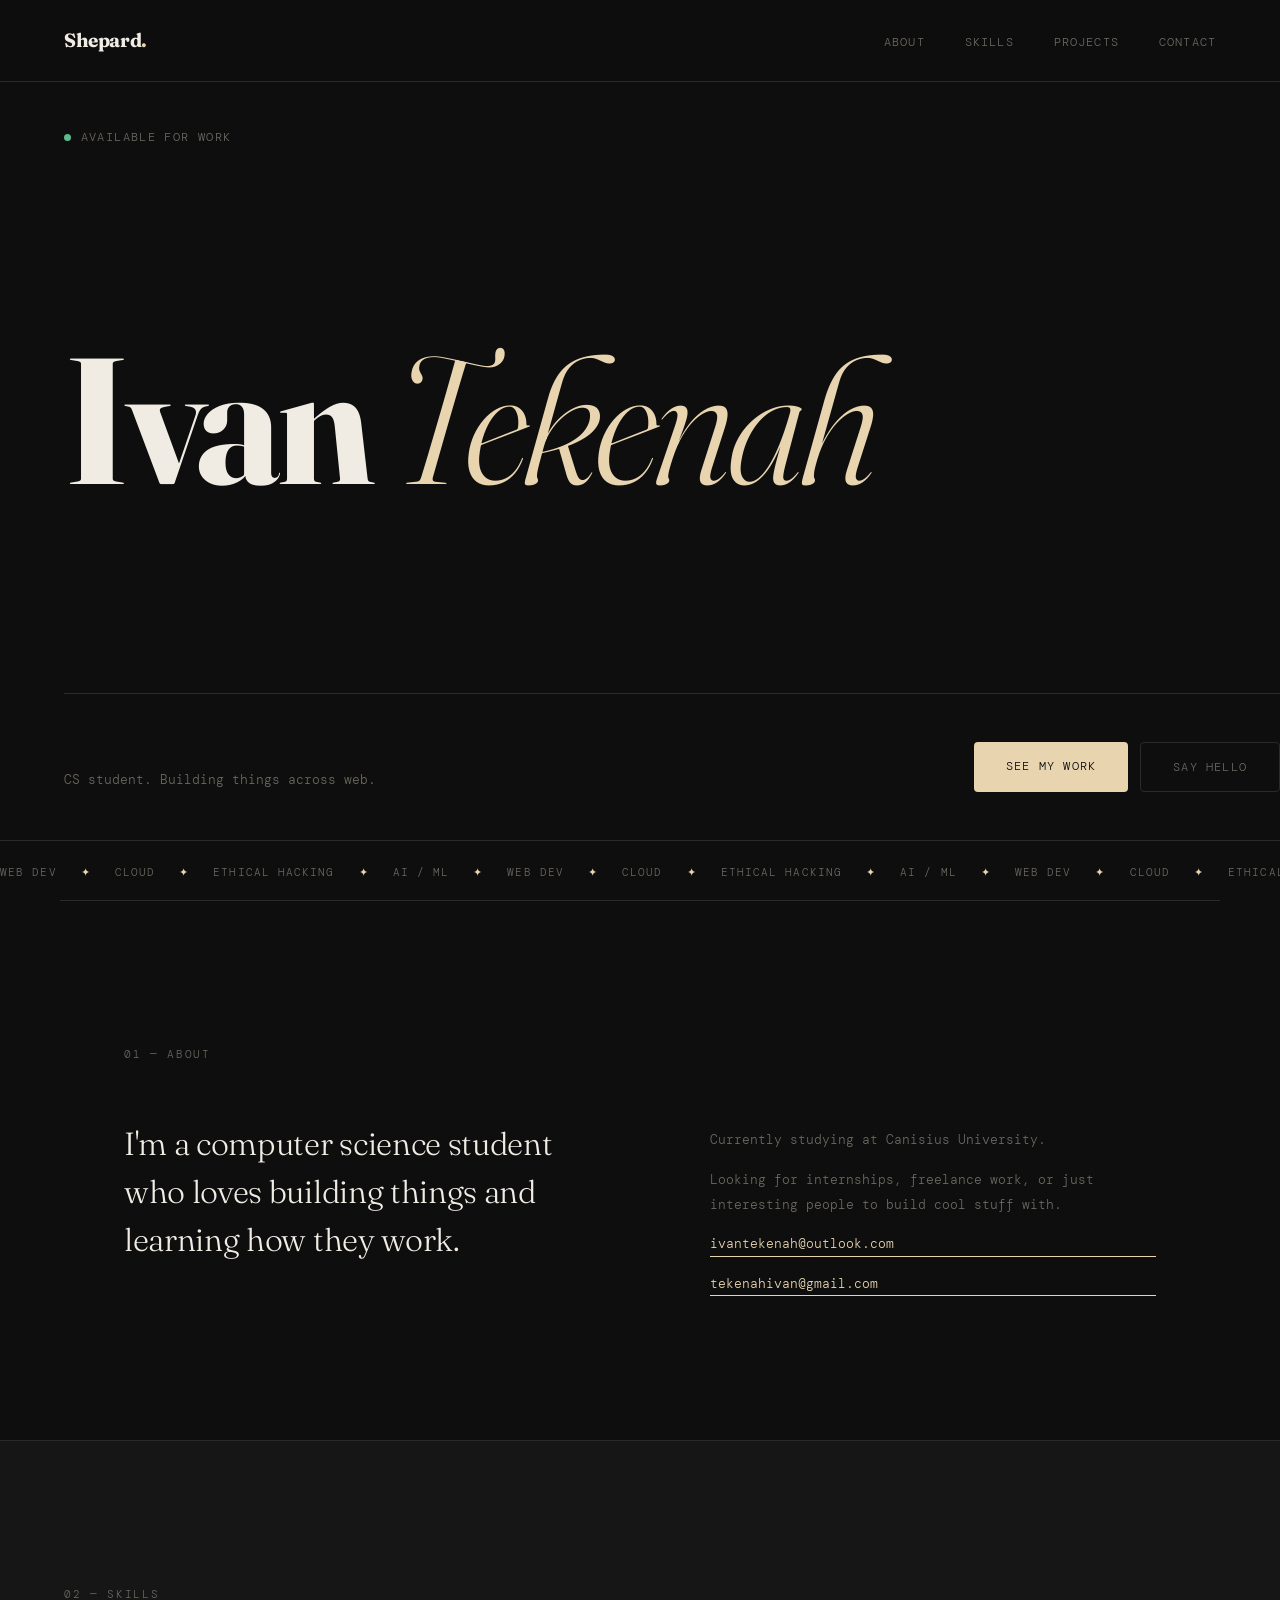
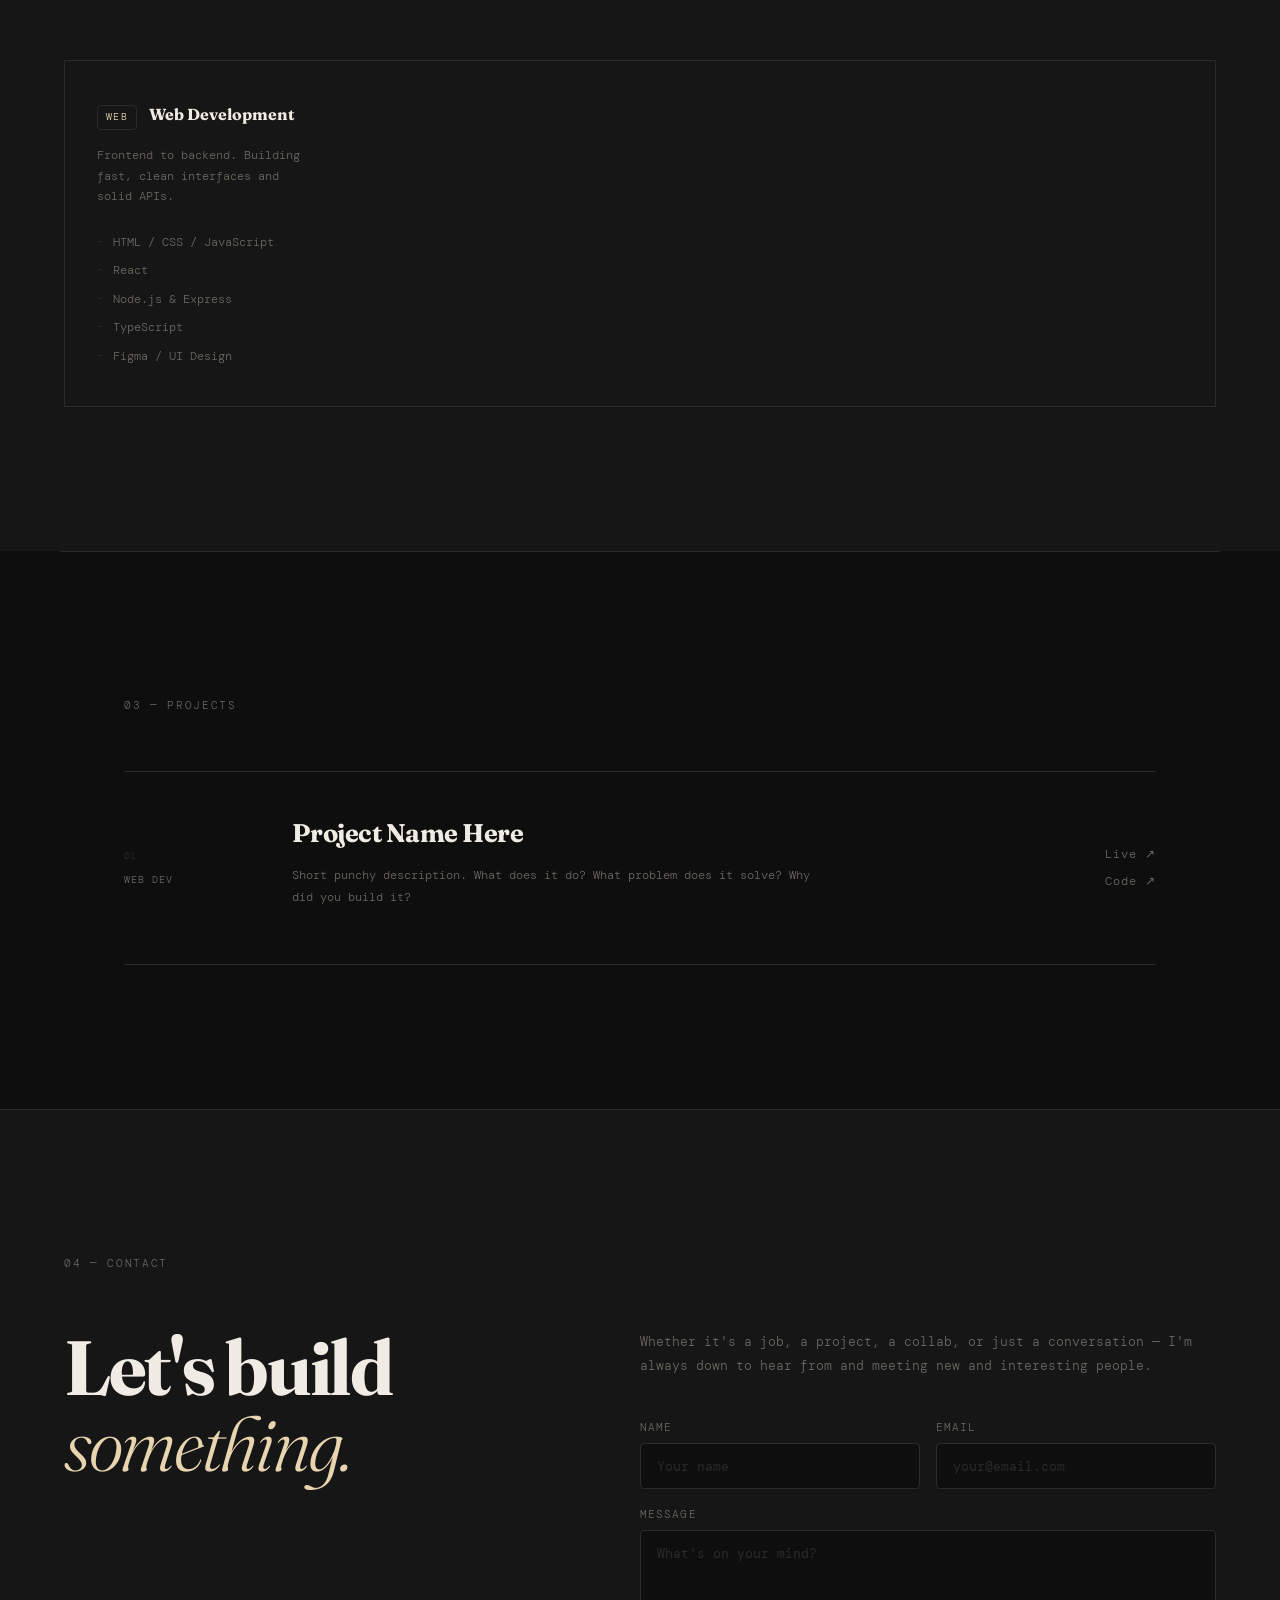
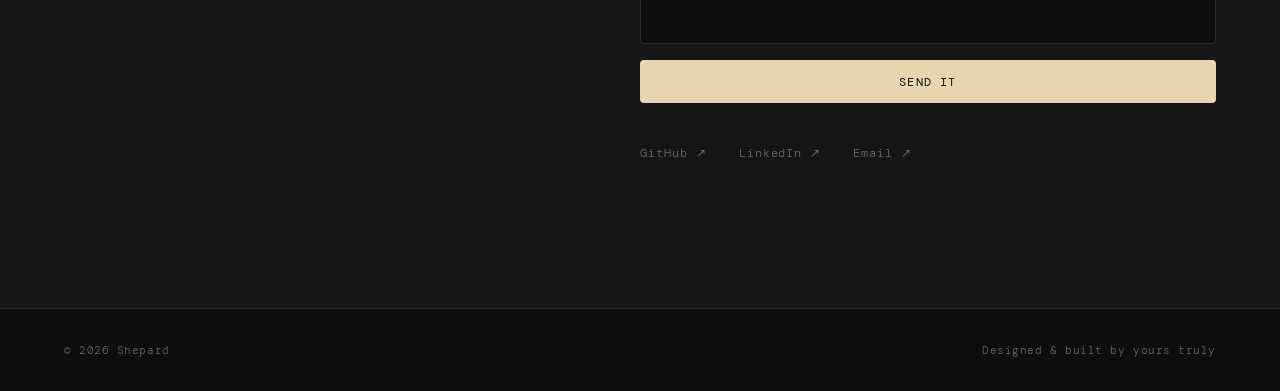
==== index.html @ 7fa67637 "fix file names" ====
<!DOCTYPE html>
<html lang="en">
<head>
  <meta charset="UTF-8" />
  <meta name="viewport" content="width=device-width, initial-scale=1.0" />
  <title>Your Name — Portfolio</title>
  <link rel="preconnect" href="https://fonts.googleapis.com" />
  <link href="https://fonts.googleapis.com/css2?family=DM+Mono:ital,wght@0,400;0,500;1,400&family=Fraunces:ital,opsz,wght@0,9..144,300;0,9..144,700;1,9..144,300;1,9..144,700&display=swap" rel="stylesheet" />
  <link rel="stylesheet" href="style.css" />
</head>
<body>

  <!-- ======= NAV ======= -->
  <nav class="nav">
    <a href="#" class="nav-logo">Shepard<span>.</span></a>
    <ul class="nav-links">
      <li><a href="#about">About</a></li>
      <li><a href="#skills">Skills</a></li>
      <li><a href="#projects">Projects</a></li>
      <li><a href="#contact">Contact</a></li>
    </ul>
  </nav>

  <!-- ======= HERO ======= -->
  <section class="hero" id="home">
    <div class="hero-eyebrow">
      <span class="status-dot"></span>
      Available for work
    </div>

    <h1 class="hero-heading">
      <span class="hero-line">Ivan</span>
      <span class="hero-line italic">Tekenah</span>
    </h1>

    <div class="hero-footer">
      <p class="hero-desc">
        CS student. Building things across web.
        
      </p>
      <div class="hero-cta">
        <a href="#projects" class="btn-primary">See my work</a>
        <a href="#contact" class="btn-ghost">Say hello</a>
      </div>
    </div>

    <div class="hero-ticker" aria-hidden="true">
      <div class="ticker-track">
        <span>Web Dev</span><span class="sep">✦</span>
        <span>Cloud</span><span class="sep">✦</span>
        <span>Ethical Hacking</span><span class="sep">✦</span>
        <span>AI / ML</span><span class="sep">✦</span>
        <span>Web Dev</span><span class="sep">✦</span>
        <span>Cloud</span><span class="sep">✦</span>
        <span>Ethical Hacking</span><span class="sep">✦</span>
        <span>AI / ML</span><span class="sep">✦</span>
        <span>Web Dev</span><span class="sep">✦</span>
        <span>Cloud</span><span class="sep">✦</span>
        <span>Ethical Hacking</span><span class="sep">✦</span>
        <span>AI / ML</span><span class="sep">✦</span>
      </div>
    </div>
  </section>

  <!-- ======= ABOUT ======= -->
  <section class="about section" id="about">
    <div class="about-label section-label">01 — About</div>
    <div class="about-body">
      <p class="about-big">
        I'm a computer science student who loves building things and learning how they work.
        <!-- obsessed with how things work under the hood —
        from the front-end pixels users see, to the cloud infra holding it up,
        to the vulnerabilities no one's supposed to find. -->
        
      </p>
      <div class="about-detail">
        <p>
          Currently studying at Canisius University.
          <!-- When I'm not coding I'm doing CTF challenges, messing with Linux,
          or going down research rabbit holes on AI. -->
          <!-- EDIT: personalise this -->
        </p>
        <p>
          Looking for internships, freelance work, or just interesting
          people to build cool stuff with.
        </p>
        <a href="mailto:ivantekenah@outlook.com" class="inline-link">ivantekenah@outlook.com</a>  <a href="mailto:tekenahivan@gmail.com" class="inline-link">tekenahivan@gmail.com</a>
        
      </div>
    </div>
  </section>

  <!-- ======= SKILLS ======= -->
  <section class="skills section" id="skills">
    <div class="section-label">02 — Skills</div>
    <div class="skills-grid">

      <div class="skill-card">
        <div class="skill-card-header">
          <span class="skill-area">Web</span>
          <h3 class="skill-title">Web Development</h3>
        </div>
        <p class="skill-desc">Frontend to backend. Building fast, clean interfaces and solid APIs.</p>
        <ul class="skill-list">
          <!-- EDIT: only list things you've actually used -->
          <li>HTML / CSS / JavaScript</li>
          <li>React</li>
          <li>Node.js &amp; Express</li>
          <li>TypeScript</li>
          <li>Figma / UI Design</li>
        </ul>
      </div>

      <!-- <div class="skill-card">
        <div class="skill-card-header">
          <span class="skill-area">Cloud</span>
          <h3 class="skill-title">Cloud &amp; DevOps</h3>
        </div>
        <p class="skill-desc">Deploying and managing things that don't fall over.</p>
        <ul class="skill-list">
          <li>AWS (EC2, S3, Lambda)</li>
          <li>Docker &amp; Containers</li>
          <li>Linux / Bash</li>
          <li>Git &amp; GitHub Actions</li>
          <li>CI/CD Pipelines</li>
        </ul>
      </div> -->

      <!-- <div class="skill-card">
        <div class="skill-card-header">
          <span class="skill-area">Sec</span>
          <h3 class="skill-title">Ethical Hacking</h3>
        </div>
        <p class="skill-desc">Learning how systems break so I can build them better.</p>
        <ul class="skill-list">
          <li>Network Fundamentals</li>
          <li>Kali Linux</li>
          <li>OWASP Top 10</li>
          <li>CTF Competitions</li>
          <li>Vulnerability Assessment</li>
        </ul>
      </div> -->

      <!-- <div class="skill-card">
        <div class="skill-card-header">
          <span class="skill-area">AI</span>
          <h3 class="skill-title">AI &amp; Machine Learning</h3>
        </div>
        <p class="skill-desc">Exploring intelligent systems and what they can actually do.</p>
        <ul class="skill-list">
          <li>Python</li>
          <li>TensorFlow / Keras</li>
          <li>Scikit-learn</li>
          <li>Data Analysis (Pandas)</li>
          <li>API Integration</li>
        </ul>
      </div> -->

    </div>
  </section>

  <!-- ======= PROJECTS ======= -->
  <section class="projects section" id="projects">
    <div class="section-label">03 — Projects</div>
    <div class="projects-list">

      <!-- EDIT: one article block per project. copy/paste to add more -->
      <article class="project-item">
        <div class="project-meta">
          <span class="project-num">01</span>
          <span class="project-type">Web Dev</span>
        </div>
        <div class="project-content">
          <h3 class="project-title">Project Name Here</h3>
          <p class="project-desc">
            Short punchy description. What does it do? What problem does it solve?
            Why did you build it?
          </p>
          <!-- <div class="project-stack">
            <span>React</span><span>Node.js</span><span>MongoDB</span>
          </div> -->
        </div>
        <div class="project-links">
          <a href="#" class="project-link" target="_blank">Live ↗</a>
          <a href="#" class="project-link" target="_blank">Code ↗</a>
        </div>
      </article>

      <!-- <article class="project-item">
        <div class="project-meta">
          <span class="project-num">02</span>
          <span class="project-type">Security</span>
        </div>
        <div class="project-content">
          <h3 class="project-title">Security Tool / CTF Write-up</h3>
          <p class="project-desc">
            A cybersecurity project or CTF challenge you completed.
            CTF write-ups are great here — shows you can think like an attacker.
          </p>
          <div class="project-stack">
            <span>Python</span><span>Kali Linux</span><span>Networking</span>
          </div>
        </div>
        <div class="project-links">
          <a href="#" class="project-link" target="_blank">Write-up ↗</a>
          <a href="#" class="project-link" target="_blank">Code ↗</a>
        </div>
      </article> -->

      <!-- <article class="project-item">
        <div class="project-meta">
          <span class="project-num">03</span>
          <span class="project-type">AI / ML</span>
        </div>
        <div class="project-content">
          <h3 class="project-title">AI-Powered Project</h3>
          <p class="project-desc">
            An ML model, chatbot, or classifier you built or experimented with.
            Even academic projects count — show your thinking.
          </p>
          <div class="project-stack">
            <span>Python</span><span>TensorFlow</span><span>Flask</span>
          </div>
        </div>
        <div class="project-links">
          <a href="#" class="project-link" target="_blank">Demo ↗</a>
          <a href="#" class="project-link" target="_blank">Code ↗</a>
        </div>
      </article> -->

      <!-- <article class="project-item">
        <div class="project-meta">
          <span class="project-num">04</span>
          <span class="project-type">Cloud</span>
        </div>
        <div class="project-content">
          <h3 class="project-title">Cloud Infrastructure Project</h3>
          <p class="project-desc">
            Something you actually deployed. Even a simple app on AWS counts —
            it shows you've touched real infrastructure, not just localhost.
          </p>
          <div class="project-stack">
            <span>AWS</span><span>Docker</span><span>Linux</span>
          </div>
        </div>
        <div class="project-links">
          <a href="#" class="project-link" target="_blank">Live ↗</a>
          <a href="#" class="project-link" target="_blank">Code ↗</a>
        </div>
      </article> -->

    </div>
  </section>

  <!-- ======= CONTACT ======= -->
  <section class="contact section" id="contact">
    <div class="section-label">04 — Contact</div>
    <div class="contact-body">
      <h2 class="contact-heading">
        Let's build<br/><em>something.</em>
      </h2>
      <div class="contact-right">
        <p class="contact-sub">
          Whether it's a job, a project, a collab, or just a conversation —
          I'm always down to hear from and meeting new and interesting people.
         
        </p>
        <form class="contact-form" action:"https://formspree.io/f/mzdjqgdb" method="POST">
          <div class="form-row">
            <div class="form-field">
              <label for="fname">Name</label>
              <input type="text" id="fname" placeholder="Your name" required />
            </div>
            <div class="form-field">
              <label for="femail">Email</label>
              <input type="email" id="femail" placeholder="your@email.com" required />
            </div>
          </div>
          <div class="form-field">
            <label for="fmessage">Message</label>
            <textarea id="fmessage" rows="5" placeholder="What's on your mind?" required></textarea>
          </div>
          <button type="submit" class="btn-primary" id="submitBtn">Send it</button>
          <p class="form-success" id="formSuccess">✓ Sent! I'll get back to you soon.</p>
        </form>
        <div class="contact-links">
          <!-- EDIT: your actual social links -->
          <a href="https://github.com/IvanTeks" target="_blank">GitHub ↗</a>
          <a href="https://www.linkedin.com/in/ivan-tekenah-a6700a35b/ " target="_blank">LinkedIn ↗</a>
          <a href="mailto:ivantekenah@outlook.com">Email ↗</a>
        </div>
      </div>
    </div>
  </section>

  <!-- ======= FOOTER ======= -->
  <footer class="footer">
    <span>© 2026 Shepard</span>
    
    <span>Designed &amp; built by yours truly</span>
  </footer>

  <script src="script.js"></script>
</body>
</html>
---- style.css ----
/* =============================================
   PORTFOLIO — style.css
   Fonts: Fraunces (display) + DM Mono (labels/code)
   
   HOW TO EDIT:
   - Colors live in :root — change them once, updates everywhere
   - Section padding: search "padding:" in each section block
   - Font sizes: look for clamp() calls for responsive type
   ============================================= */

/* ---- TOKENS ---- */
:root {
  --bg:        #0e0e0e;
  --surface:   #161616;
  --border:    #2a2a2a;
  --text:      #f0ece4;
  --muted:     #6b6760;
  --accent:    #e8d5b0;   /* warm cream — swap this to change the whole vibe */
  --pop:       #c9a96e;   /* deeper gold for hover states */
  --danger:    #e07070;   /* used for security/hacking accent */

  --font-display: 'Fraunces', Georgia, serif;
  --font-mono:    'DM Mono', 'Courier New', monospace;

  --radius-sm: 4px;
  --radius-md: 8px;

  --max-w: 1160px;
  --section-gap: 9rem;
}

/* ---- RESET ---- */
*, *::before, *::after {
  box-sizing: border-box;
  margin: 0;
  padding: 0;
}

html {
  scroll-behavior: smooth;
  font-size: 16px;
}

body {
  background-color: var(--bg);
  color: var(--text);
  font-family: var(--font-display);
  font-size: 1rem;
  line-height: 1.7;
  font-weight: 300;
  overflow-x: hidden;
}

img, video { display: block; max-width: 100%; }

a { color: inherit; }

ul { list-style: none; }

/* ---- SHARED UTILITIES ---- */
.section {
  padding: var(--section-gap) 4rem;
  max-width: var(--max-w);
  margin: 0 auto;
}

.section-label {
  font-family: var(--font-mono);
  font-size: 0.7rem;
  letter-spacing: 0.15em;
  text-transform: uppercase;
  color: var(--muted);
  margin-bottom: 3.5rem;
}

.inline-link {
  font-family: var(--font-mono);
  font-size: 0.8rem;
  color: var(--accent);
  text-decoration: none;
  border-bottom: 1px solid currentColor;
  padding-bottom: 1px;
  transition: color 0.2s;
}
.inline-link:hover { color: var(--pop); }

/* ---- BUTTONS ---- */
.btn-primary {
  display: inline-block;
  font-family: var(--font-mono);
  font-size: 0.75rem;
  letter-spacing: 0.1em;
  text-transform: uppercase;
  text-decoration: none;
  padding: 0.85rem 2rem;
  background: var(--accent);
  color: var(--bg);
  border: none;
  border-radius: var(--radius-sm);
  cursor: pointer;
  transition: background 0.2s, transform 0.15s;
}
.btn-primary:hover {
  background: var(--pop);
  transform: translateY(-2px);
}
.btn-primary:active { transform: translateY(0); }

.btn-ghost {
  display: inline-block;
  font-family: var(--font-mono);
  font-size: 0.75rem;
  letter-spacing: 0.1em;
  text-transform: uppercase;
  text-decoration: none;
  padding: 0.85rem 2rem;
  background: transparent;
  color: var(--muted);
  border: 1px solid var(--border);
  border-radius: var(--radius-sm);
  transition: color 0.2s, border-color 0.2s;
}
.btn-ghost:hover {
  color: var(--text);
  border-color: var(--muted);
}

/* =============================================
   NAV
   ============================================= */
.nav {
  position: fixed;
  top: 0; left: 0; right: 0;
  z-index: 100;
  display: flex;
  align-items: center;
  justify-content: space-between;
  padding: 1.5rem 4rem;
  background: rgba(14, 14, 14, 0.9);
  backdrop-filter: blur(10px);
  border-bottom: 1px solid var(--border);
}

.nav-logo {
  font-family: var(--font-display);
  font-size: 1.2rem;
  font-weight: 700;
  text-decoration: none;
  color: var(--text);
  letter-spacing: -0.02em;
}
.nav-logo span { color: var(--accent); }

.nav-links {
  display: flex;
  gap: 2.5rem;
}
.nav-links a {
  font-family: var(--font-mono);
  font-size: 0.72rem;
  letter-spacing: 0.1em;
  text-transform: uppercase;
  text-decoration: none;
  color: var(--muted);
  transition: color 0.2s;
}
.nav-links a:hover { color: var(--text); }

/* =============================================
   HERO
   ============================================= */
.hero {
  min-height: 100vh;
  display: grid;
  grid-template-rows: auto 1fr auto auto;
  padding: 8rem 4rem 0;
  position: relative;
  overflow: hidden;
}

.hero-eyebrow {
  font-family: var(--font-mono);
  font-size: 0.72rem;
  letter-spacing: 0.12em;
  color: var(--muted);
  text-transform: uppercase;
  display: flex;
  align-items: center;
  gap: 0.6rem;
  margin-bottom: 2rem;
}

.status-dot {
  display: inline-block;
  width: 7px;
  height: 7px;
  border-radius: 50%;
  background: #5cba8e;
  animation: blink 2.5s ease-in-out infinite;
}
@keyframes blink {
  0%, 100% { opacity: 1; }
  50%       { opacity: 0.2; }
}

.hero-heading {
  font-family: var(--font-display);
  font-size: clamp(5rem, 14vw, 12rem);
  font-weight: 700;
  line-height: 0.92;
  letter-spacing: -0.03em;
  color: var(--text);
  align-self: center;
}
.hero-heading .italic {
  font-style: italic;
  font-weight: 300;
  color: var(--accent);
}

.hero-footer {
  display: flex;
  align-items: flex-end;
  justify-content: space-between;
  gap: 3rem;
  padding: 3rem 0;
  border-top: 1px solid var(--border);
  margin-top: 2rem;
}

.hero-desc {
  font-family: var(--font-mono);
  font-size: 0.82rem;
  color: var(--muted);
  max-width: 340px;
  line-height: 1.8;
}

.hero-cta {
  display: flex;
  gap: 0.75rem;
  flex-shrink: 0;
}

/* Scrolling ticker */
.hero-ticker {
  width: 100vw;
  margin-left: -4rem;
  overflow: hidden;
  border-top: 1px solid var(--border);
  padding: 1rem 0;
  white-space: nowrap;
}
.ticker-track {
  display: inline-flex;
  gap: 1.5rem;
  animation: ticker 18s linear infinite;
}
.ticker-track span {
  font-family: var(--font-mono);
  font-size: 0.68rem;
  letter-spacing: 0.1em;
  text-transform: uppercase;
  color: var(--muted);
}
.ticker-track .sep { color: var(--accent); }

@keyframes ticker {
  0%   { transform: translateX(0); }
  100% { transform: translateX(-50%); }
}

/* =============================================
   ABOUT
   ============================================= */
.about {
  border-top: 1px solid var(--border);
}

.about-body {
  display: grid;
  grid-template-columns: 1.1fr 1fr;
  gap: 6rem;
  align-items: start;
}

.about-big {
  font-size: clamp(1.4rem, 2.5vw, 2rem);
  font-weight: 300;
  line-height: 1.5;
  letter-spacing: -0.01em;
  color: var(--text);
}

.about-detail {
  display: flex;
  flex-direction: column;
  gap: 1rem;
  padding-top: 0.5rem;
}
.about-detail p {
  font-family: var(--font-mono);
  font-size: 0.82rem;
  color: var(--muted);
  line-height: 1.85;
}

/* =============================================
   SKILLS
   ============================================= */
.skills {
  border-top: 1px solid var(--border);
  background: var(--surface);
  max-width: 100%;
  padding: var(--section-gap) 4rem;
}

.skills-grid {
  max-width: var(--max-w);
  margin: 0 auto;
  display: grid;
  grid-template-columns: repeat(4, 1fr);
  gap: 1px;
  border: 1px solid var(--border);
}

.skill-card {
  background: var(--surface);
  padding: 2.5rem 2rem;
  border-right: 1px solid var(--border);
  transition: background 0.25s;
}
.skill-card:last-child { border-right: none; }
.skill-card:hover { background: #1c1c1c; }

.skill-card-header {
  display: flex;
  align-items: baseline;
  gap: 0.75rem;
  margin-bottom: 1rem;
}

.skill-area {
  font-family: var(--font-mono);
  font-size: 0.6rem;
  letter-spacing: 0.15em;
  text-transform: uppercase;
  color: var(--accent);
  border: 1px solid var(--border);
  padding: 0.2rem 0.5rem;
  border-radius: var(--radius-sm);
}

.skill-title {
  font-family: var(--font-display);
  font-size: 1rem;
  font-weight: 700;
  color: var(--text);
}

.skill-desc {
  font-family: var(--font-mono);
  font-size: 0.72rem;
  color: var(--muted);
  line-height: 1.8;
  margin-bottom: 1.5rem;
}

.skill-list {
  display: flex;
  flex-direction: column;
  gap: 0.5rem;
}
.skill-list li {
  font-family: var(--font-mono);
  font-size: 0.75rem;
  color: var(--muted);
  padding-left: 1rem;
  position: relative;
}
.skill-list li::before {
  content: '–';
  position: absolute;
  left: 0;
  color: var(--border);
}

/* =============================================
   PROJECTS
   ============================================= */
.projects {
  border-top: 1px solid var(--border);
}

.projects-list {
  display: flex;
  flex-direction: column;
}

.project-item {
  display: grid;
  grid-template-columns: 120px 1fr auto;
  gap: 3rem;
  align-items: center;
  padding: 2.5rem 0;
  border-bottom: 1px solid var(--border);
  transition: background 0.2s;
}
.project-item:first-of-type { border-top: 1px solid var(--border); }
.project-item:hover { background: var(--surface); margin: 0 -4rem; padding: 2.5rem 4rem; }

.project-meta {
  display: flex;
  flex-direction: column;
  gap: 0.4rem;
}
.project-num {
  font-family: var(--font-mono);
  font-size: 0.65rem;
  color: var(--border);
}
.project-type {
  font-family: var(--font-mono);
  font-size: 0.65rem;
  letter-spacing: 0.1em;
  text-transform: uppercase;
  color: var(--muted);
}

.project-title {
  font-family: var(--font-display);
  font-size: clamp(1.2rem, 2vw, 1.6rem);
  font-weight: 700;
  margin-bottom: 0.5rem;
  letter-spacing: -0.02em;
}

.project-desc {
  font-family: var(--font-mono);
  font-size: 0.78rem;
  color: var(--muted);
  max-width: 540px;
  line-height: 1.8;
  margin-bottom: 1rem;
}

.project-stack {
  display: flex;
  flex-wrap: wrap;
  gap: 0.4rem;
}
.project-stack span {
  font-family: var(--font-mono);
  font-size: 0.65rem;
  letter-spacing: 0.05em;
  padding: 0.2rem 0.6rem;
  border: 1px solid var(--border);
  border-radius: var(--radius-sm);
  color: var(--muted);
}

.project-links {
  display: flex;
  flex-direction: column;
  gap: 0.5rem;
  align-items: flex-end;
  flex-shrink: 0;
}
.project-link {
  font-family: var(--font-mono);
  font-size: 0.72rem;
  letter-spacing: 0.08em;
  text-decoration: none;
  color: var(--muted);
  transition: color 0.2s;
}
.project-link:hover { color: var(--accent); }

/* =============================================
   CONTACT
   ============================================= */
.contact {
  border-top: 1px solid var(--border);
  background: var(--surface);
  max-width: 100%;
  padding: var(--section-gap) 4rem;
}

.contact-body {
  max-width: var(--max-w);
  margin: 0 auto;
  display: grid;
  grid-template-columns: 1fr 1.2fr;
  gap: 6rem;
  align-items: start;
}

.contact-heading {
  font-family: var(--font-display);
  font-size: clamp(3rem, 6vw, 5.5rem);
  font-weight: 700;
  line-height: 1;
  letter-spacing: -0.03em;
}
.contact-heading em {
  font-style: italic;
  font-weight: 300;
  color: var(--accent);
}

.contact-sub {
  font-family: var(--font-mono);
  font-size: 0.82rem;
  color: var(--muted);
  line-height: 1.85;
  margin-bottom: 2.5rem;
}

.contact-form {
  display: flex;
  flex-direction: column;
  gap: 1rem;
}

.form-row {
  display: grid;
  grid-template-columns: 1fr 1fr;
  gap: 1rem;
}

.form-field {
  display: flex;
  flex-direction: column;
  gap: 0.4rem;
}

.form-field label {
  font-family: var(--font-mono);
  font-size: 0.68rem;
  letter-spacing: 0.1em;
  text-transform: uppercase;
  color: var(--muted);
}

.form-field input,
.form-field textarea {
  background: var(--bg);
  border: 1px solid var(--border);
  border-radius: var(--radius-sm);
  padding: 0.85rem 1rem;
  color: var(--text);
  font-family: var(--font-mono);
  font-size: 0.82rem;
  outline: none;
  resize: none;
  transition: border-color 0.2s;
  width: 100%;
}
.form-field input::placeholder,
.form-field textarea::placeholder {
  color: var(--border);
}
.form-field input:focus,
.form-field textarea:focus {
  border-color: var(--accent);
}

.form-success {
  font-family: var(--font-mono);
  font-size: 0.78rem;
  color: #5cba8e;
  display: none;
  margin-top: 0.5rem;
}

.contact-links {
  display: flex;
  gap: 2rem;
  margin-top: 2.5rem;
}
.contact-links a {
  font-family: var(--font-mono);
  font-size: 0.75rem;
  letter-spacing: 0.08em;
  text-decoration: none;
  color: var(--muted);
  transition: color 0.2s;
}
.contact-links a:hover { color: var(--accent); }

/* =============================================
   FOOTER
   ============================================= */
.footer {
  border-top: 1px solid var(--border);
  padding: 2rem 4rem;
  display: flex;
  justify-content: space-between;
  font-family: var(--font-mono);
  font-size: 0.68rem;
  color: var(--muted);
  letter-spacing: 0.05em;
}

/* =============================================
   SCROLL REVEAL ANIMATION
   (JS adds .reveal class, this handles the rest)
   ============================================= */
.fade-up {
  opacity: 0;
  transform: translateY(28px);
  transition: opacity 0.6s ease, transform 0.6s ease;
}
.fade-up.visible {
  opacity: 1;
  transform: translateY(0);
}

/* =============================================
   RESPONSIVE — tablet + mobile
   ============================================= */
@media (max-width: 1024px) {
  .skills-grid {
    grid-template-columns: repeat(2, 1fr);
  }
  .skill-card:nth-child(2) { border-right: none; }
  .skill-card:nth-child(1),
  .skill-card:nth-child(2) { border-bottom: 1px solid var(--border); }
}

@media (max-width: 768px) {
  :root { --section-gap: 5rem; }

  .nav { padding: 1.2rem 1.5rem; }
  .nav-links { display: none; }

  .hero  { padding: 7rem 1.5rem 0; }
  .hero-footer { flex-direction: column; align-items: flex-start; gap: 2rem; }
  .hero-ticker { margin-left: -1.5rem; }

  .section { padding: var(--section-gap) 1.5rem; }
  .skills  { padding: var(--section-gap) 1.5rem; }
  .contact { padding: var(--section-gap) 1.5rem; }
  .footer  { padding: 1.5rem; flex-direction: column; gap: 0.5rem; }

  .about-body       { grid-template-columns: 1fr; gap: 2.5rem; }
  .skills-grid      { grid-template-columns: 1fr; }
  .skill-card       { border-right: none; border-bottom: 1px solid var(--border); }

  .project-item     { grid-template-columns: 1fr; gap: 1rem; }
  .project-item:hover { margin: 0; padding: 2rem 0; }
  .project-links    { flex-direction: row; align-items: flex-start; }

  .contact-body     { grid-template-columns: 1fr; gap: 3rem; }
  .form-row         { grid-template-columns: 1fr; }
}
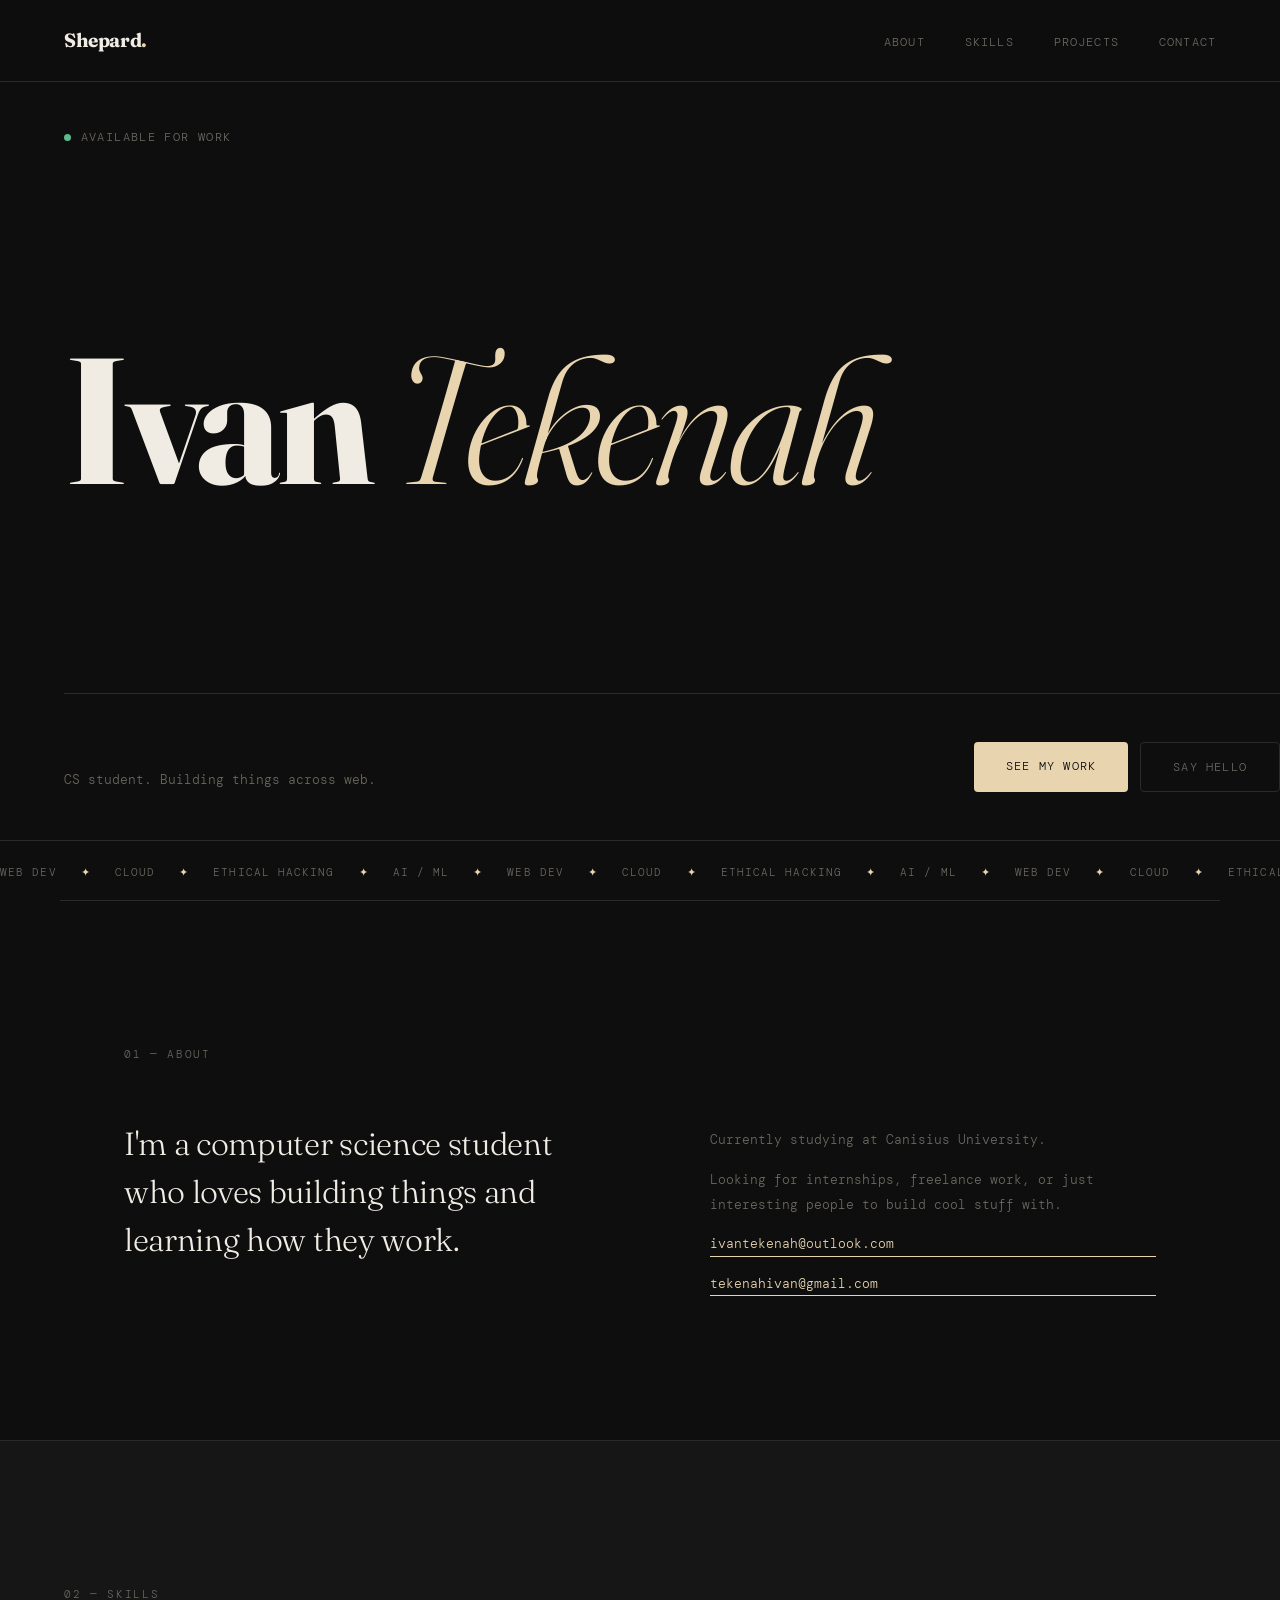
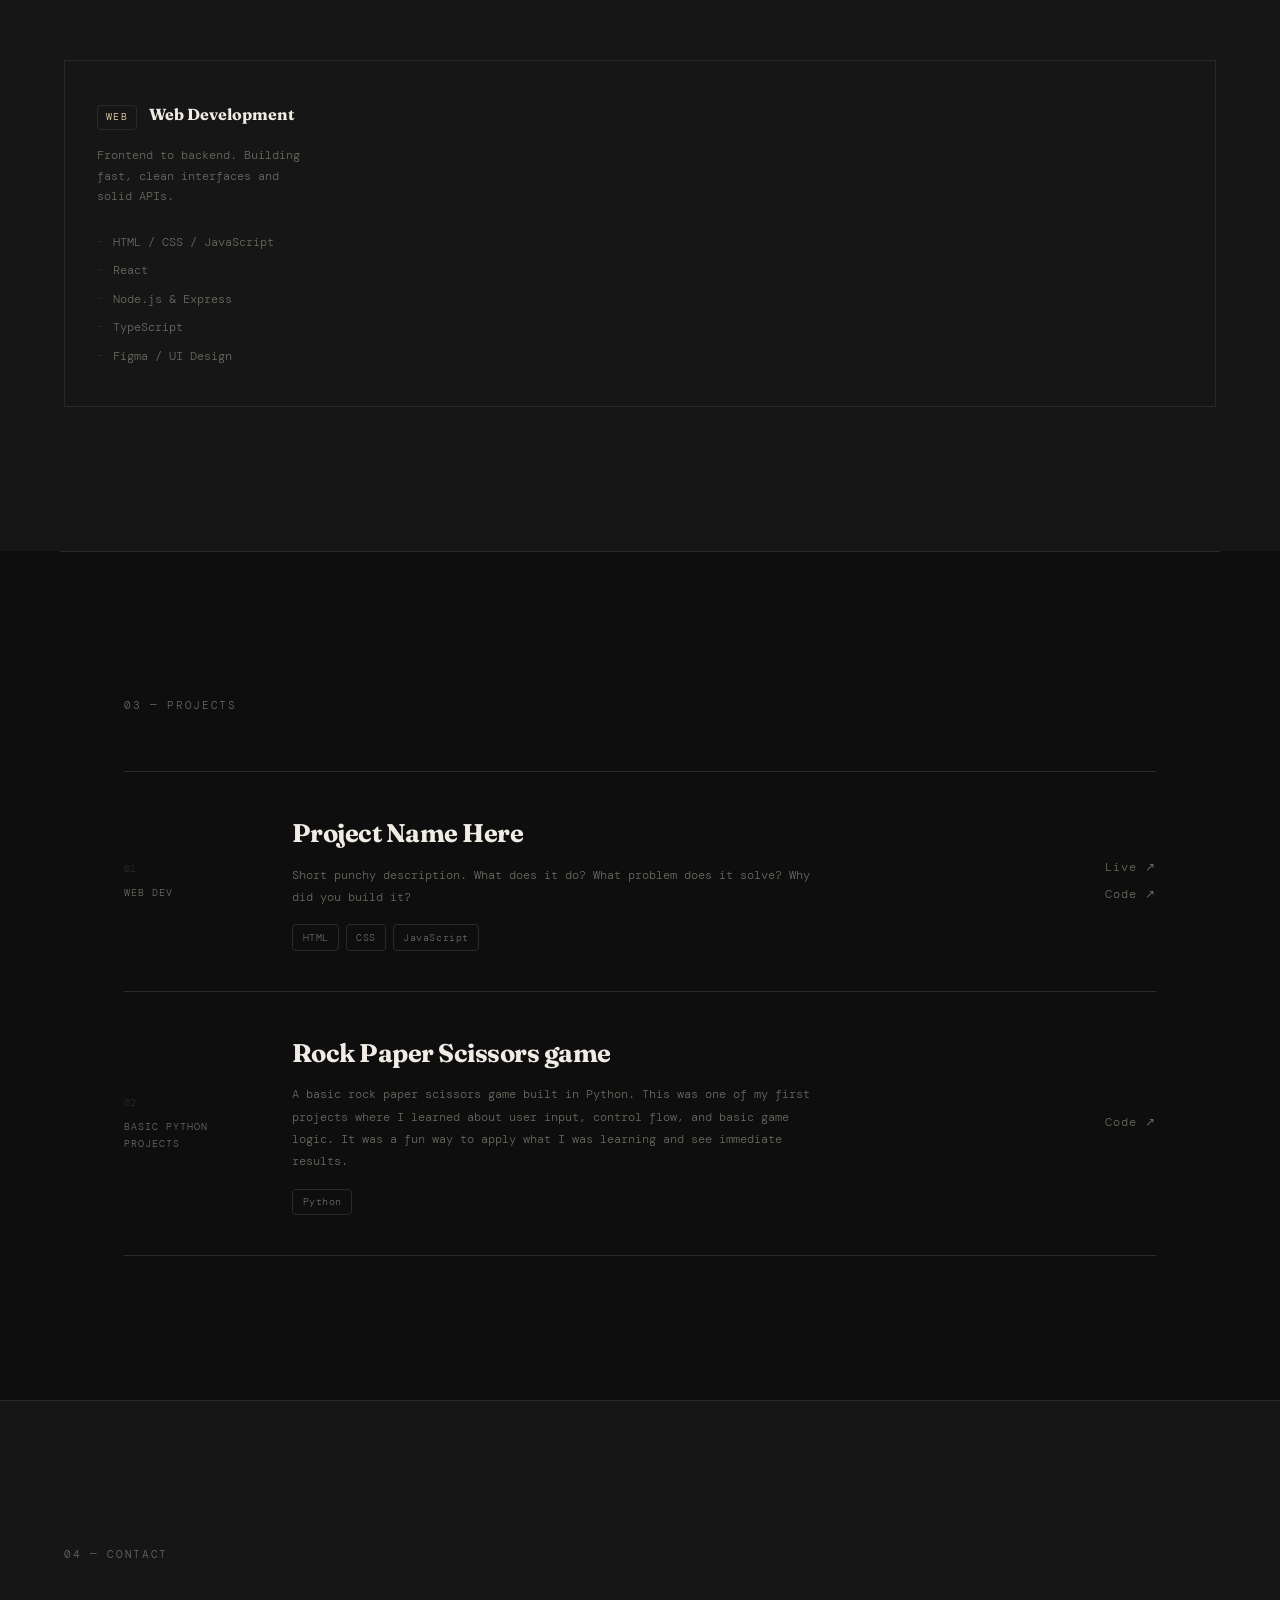
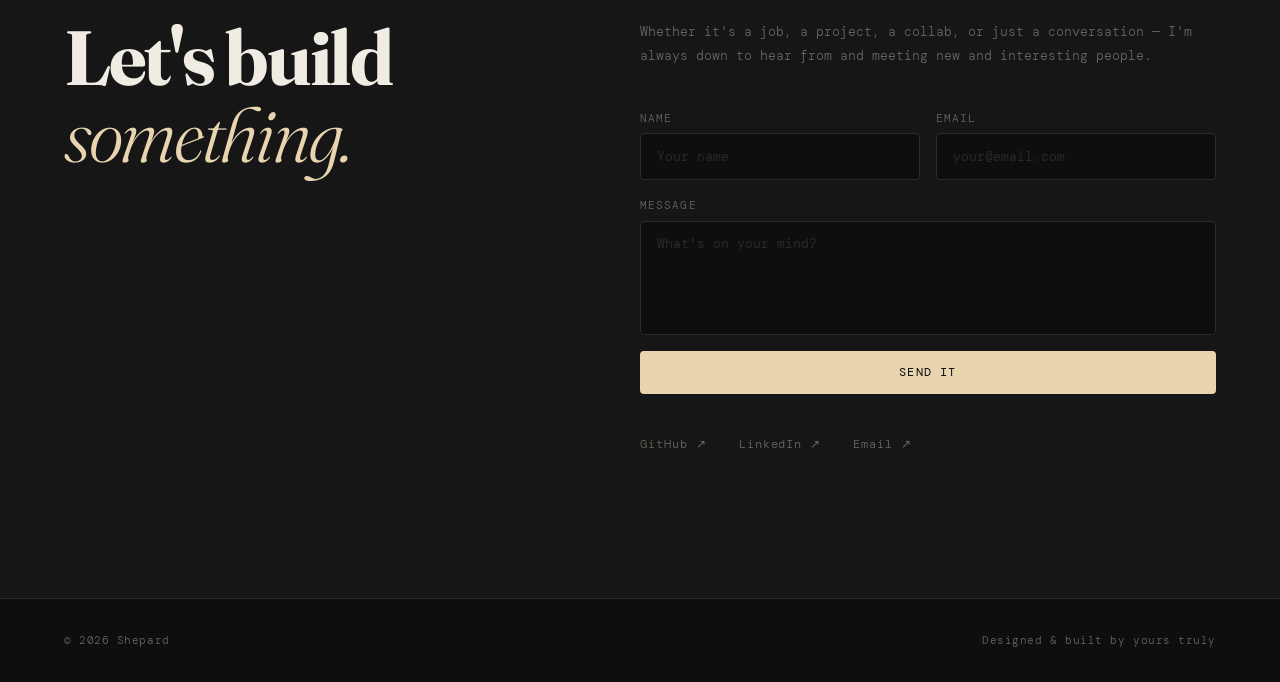
==== commit 2b3cec04: "added rock paper scissors project" ====
--- a/index.html
+++ b/index.html
@@ -176,13 +176,35 @@
             Short punchy description. What does it do? What problem does it solve?
             Why did you build it?
           </p>
-          <!-- <div class="project-stack">
-            <span>React</span><span>Node.js</span><span>MongoDB</span>
-          </div> -->
+          <div class="project-stack">
+            <span>HTML</span><span>CSS</span><span>JavaScript</span>
+          </div>
         </div>
         <div class="project-links">
           <a href="#" class="project-link" target="_blank">Live ↗</a>
           <a href="#" class="project-link" target="_blank">Code ↗</a>
+        </div>
+      </article>
+
+       <article class="project-item">
+        <div class="project-meta">
+          <span class="project-num">02</span>
+          <span class="project-type">Basic Python Projects</span>
+        </div>
+        <div class="project-content">
+          <h3 class="project-title">Rock Paper Scissors game</h3>
+          <p class="project-desc">
+            A basic rock paper scissors game built in Python. This was one of my first projects where I learned about user input, control flow, and basic game logic. It was a fun way to apply what I was learning and see immediate results.
+          </p>
+          <div class="project-stack">
+            <span>Python</span>
+          </div>
+        </div>
+        <div class="project-links">
+          <!-- <a href="#" class="project-link" target="_blank">Write-up ↗</a> -->
+         <div class="project-links">
+    <a href="https://github.com/IvanTeks/rock-paper-scissors-game" class="project-link" target="_blank">Code ↗</a>
+  </div>
         </div>
       </article>
 
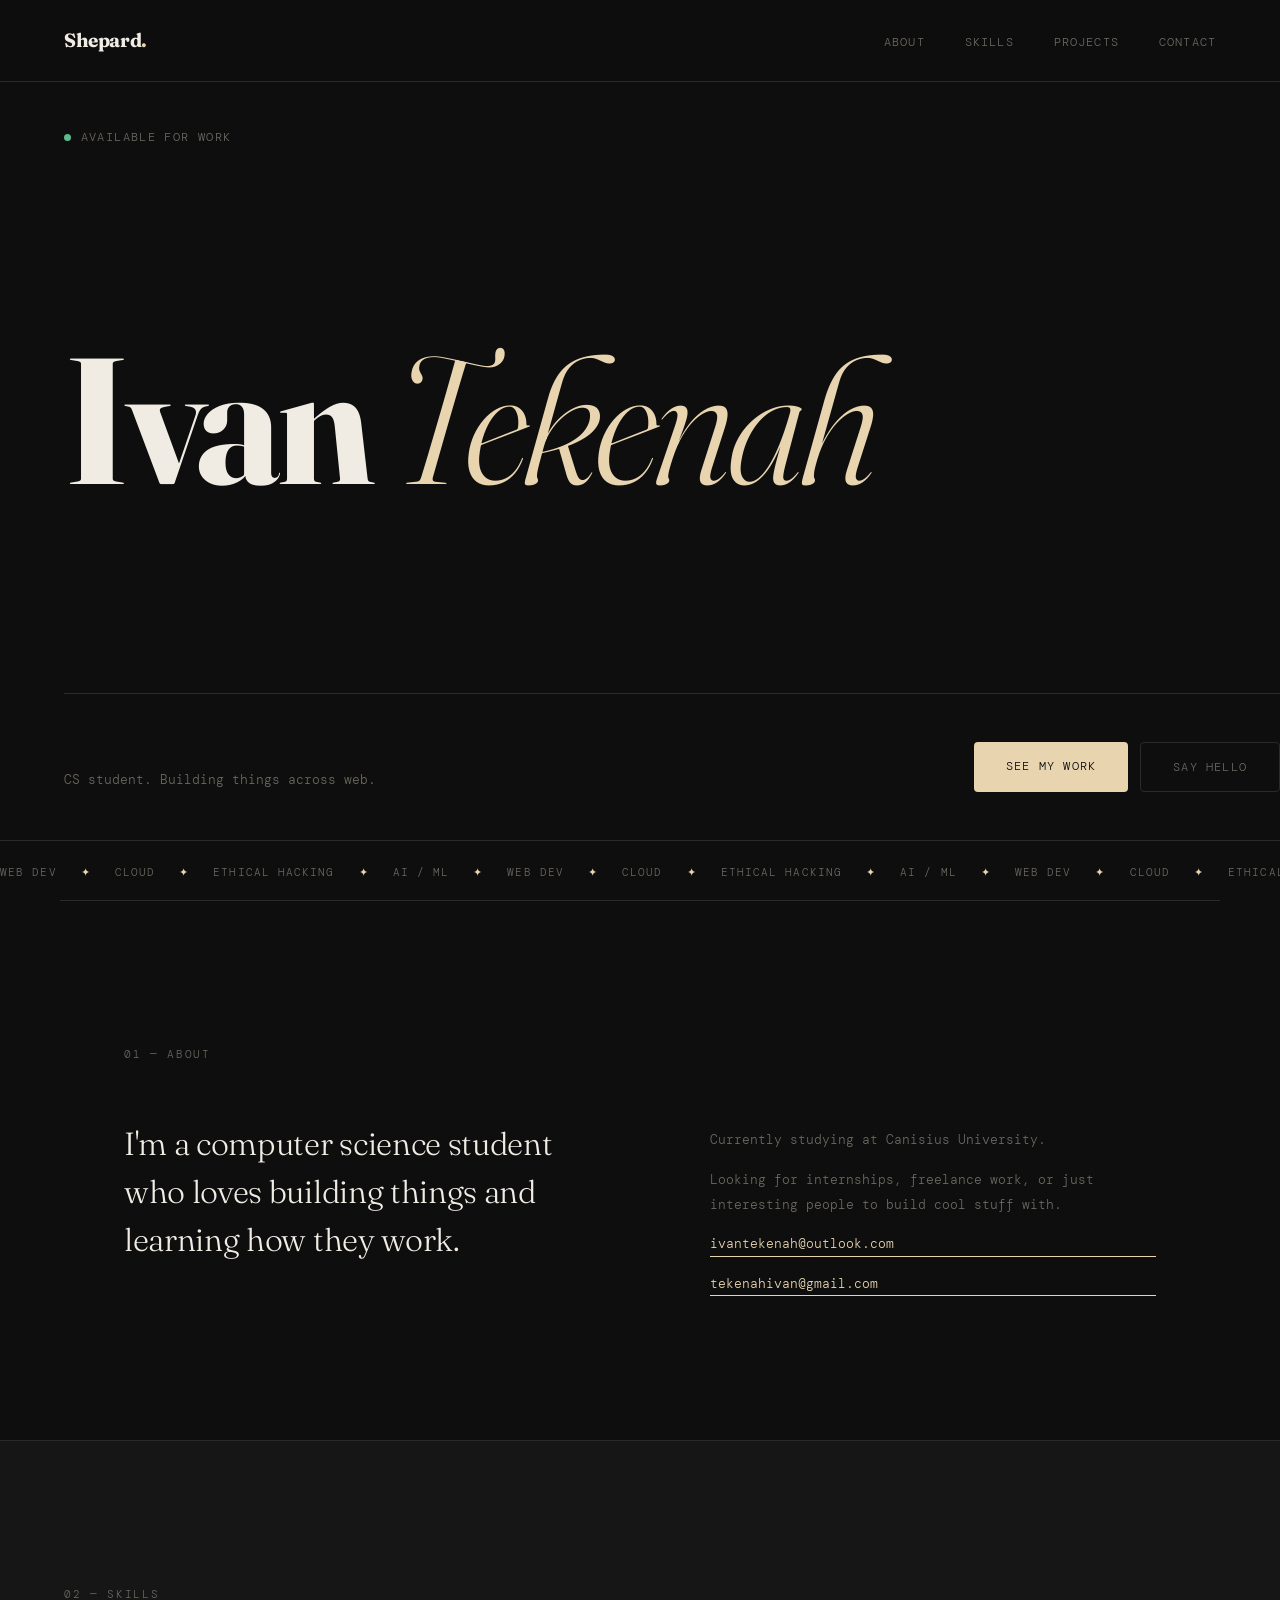
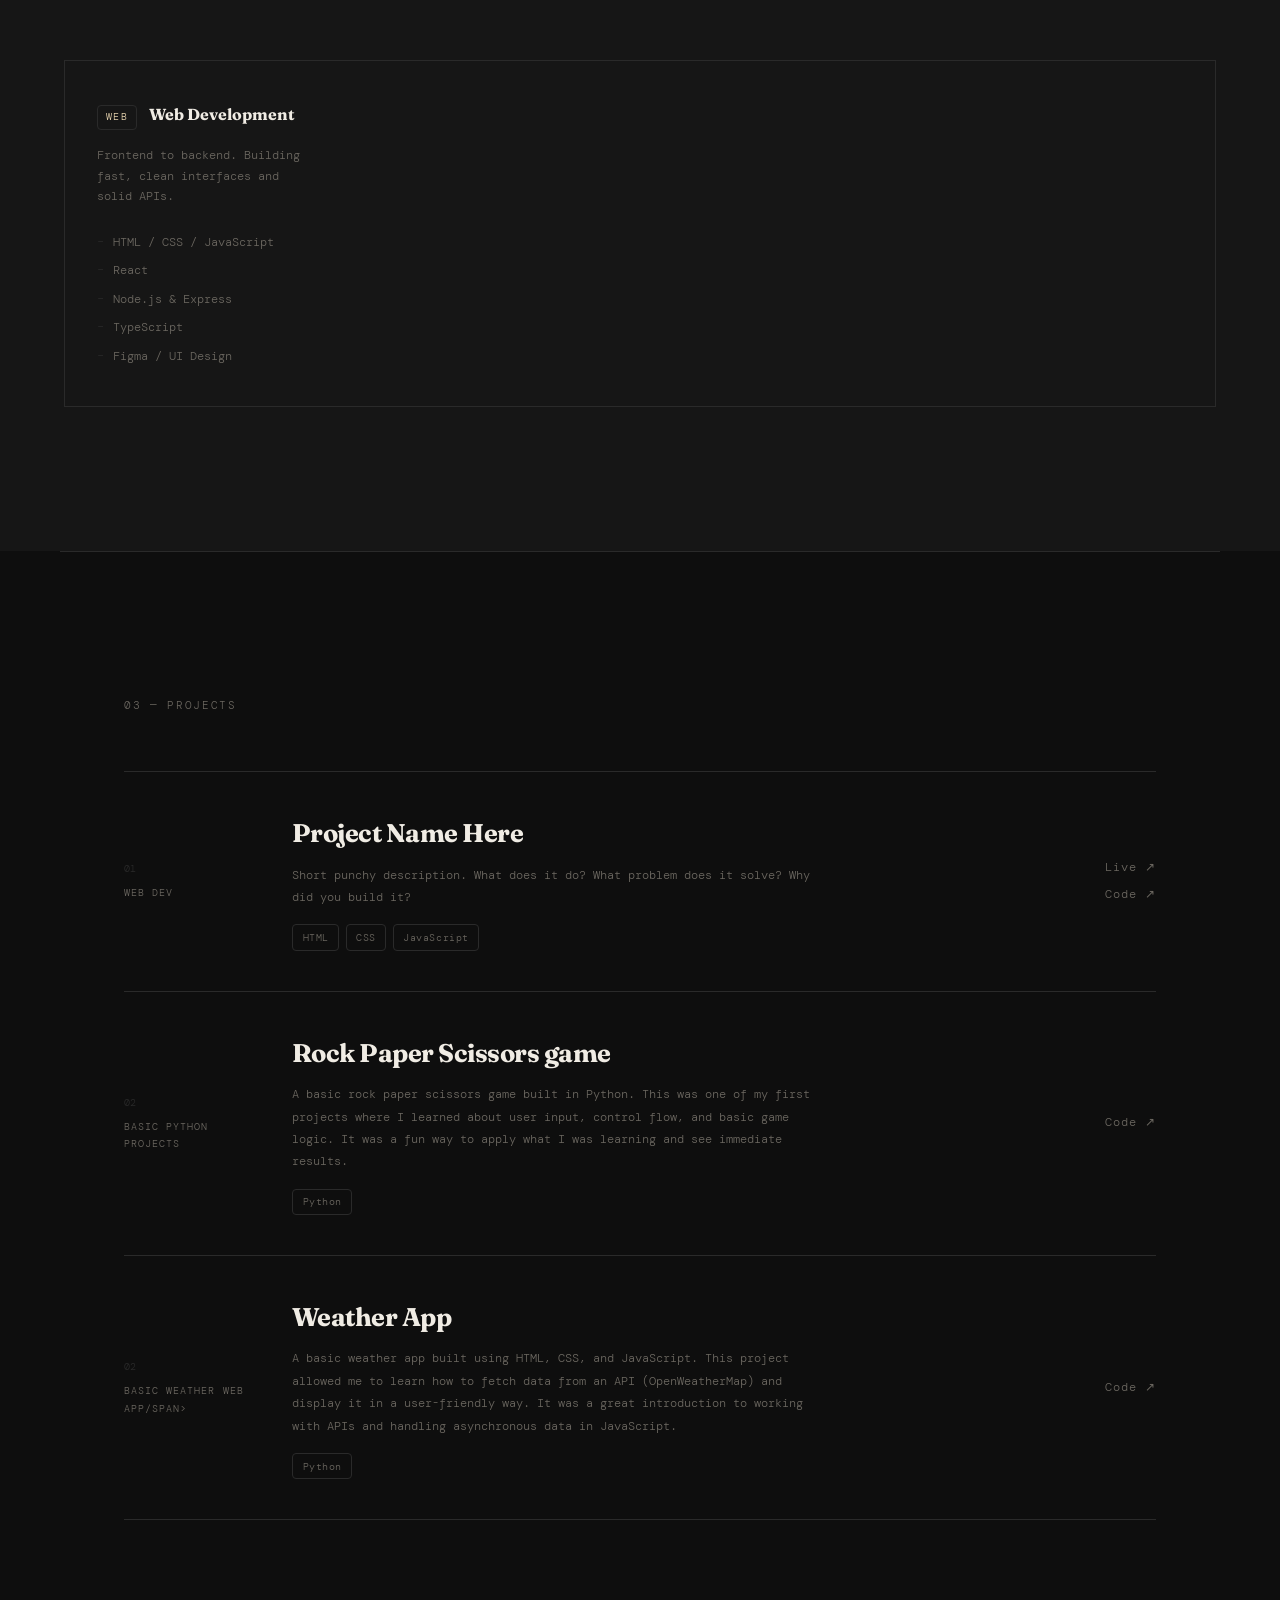
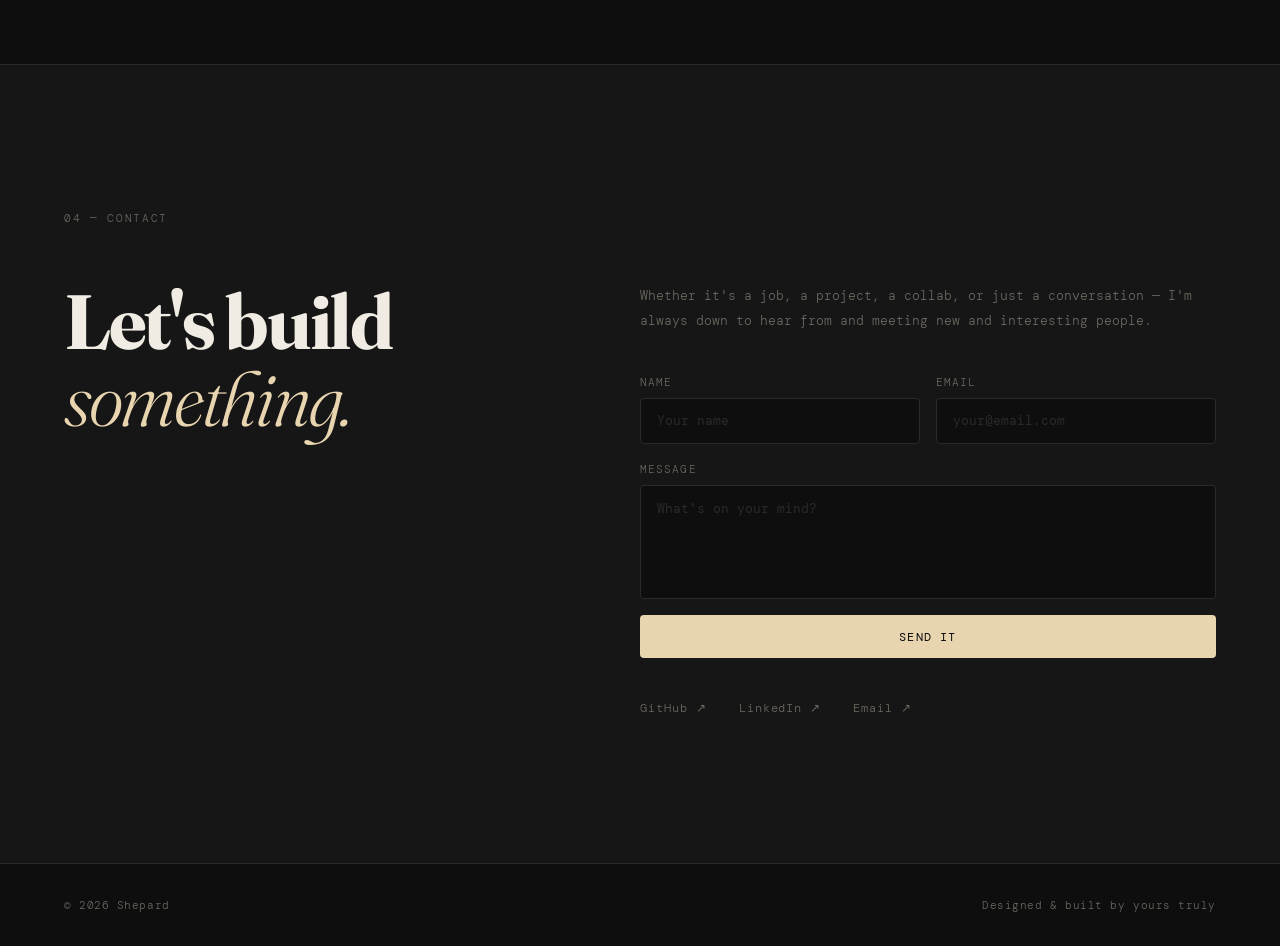
==== commit 1ec7bacd: "added weather app project" ====
--- a/index.html
+++ b/index.html
@@ -207,7 +207,27 @@
   </div>
         </div>
       </article>
-
+ <article class="project-item">
+        <div class="project-meta">
+          <span class="project-num">02</span>
+          <span class="project-type">Basic Weather Web App/span>
+        </div>
+        <div class="project-content">
+          <h3 class="project-title">Weather App</h3>
+          <p class="project-desc">
+            A basic weather app built using HTML, CSS, and JavaScript. This project allowed me to learn how to fetch data from an API (OpenWeatherMap) and display it in a user-friendly way. It was a great introduction to working with APIs and handling asynchronous data in JavaScript.
+          </p>
+          <div class="project-stack">
+            <span>Python</span>
+          </div>
+        </div>
+        <div class="project-links">
+          <!-- <a href="#" class="project-link" target="_blank">Write-up ↗</a> -->
+         <div class="project-links">
+    <a href="https://github.com/IvanTeks/Weather-app.git" class="project-link" target="_blank">Code ↗</a>
+  </div>
+        </div>
+      </article>
       <!-- <article class="project-item">
         <div class="project-meta">
           <span class="project-num">02</span>
